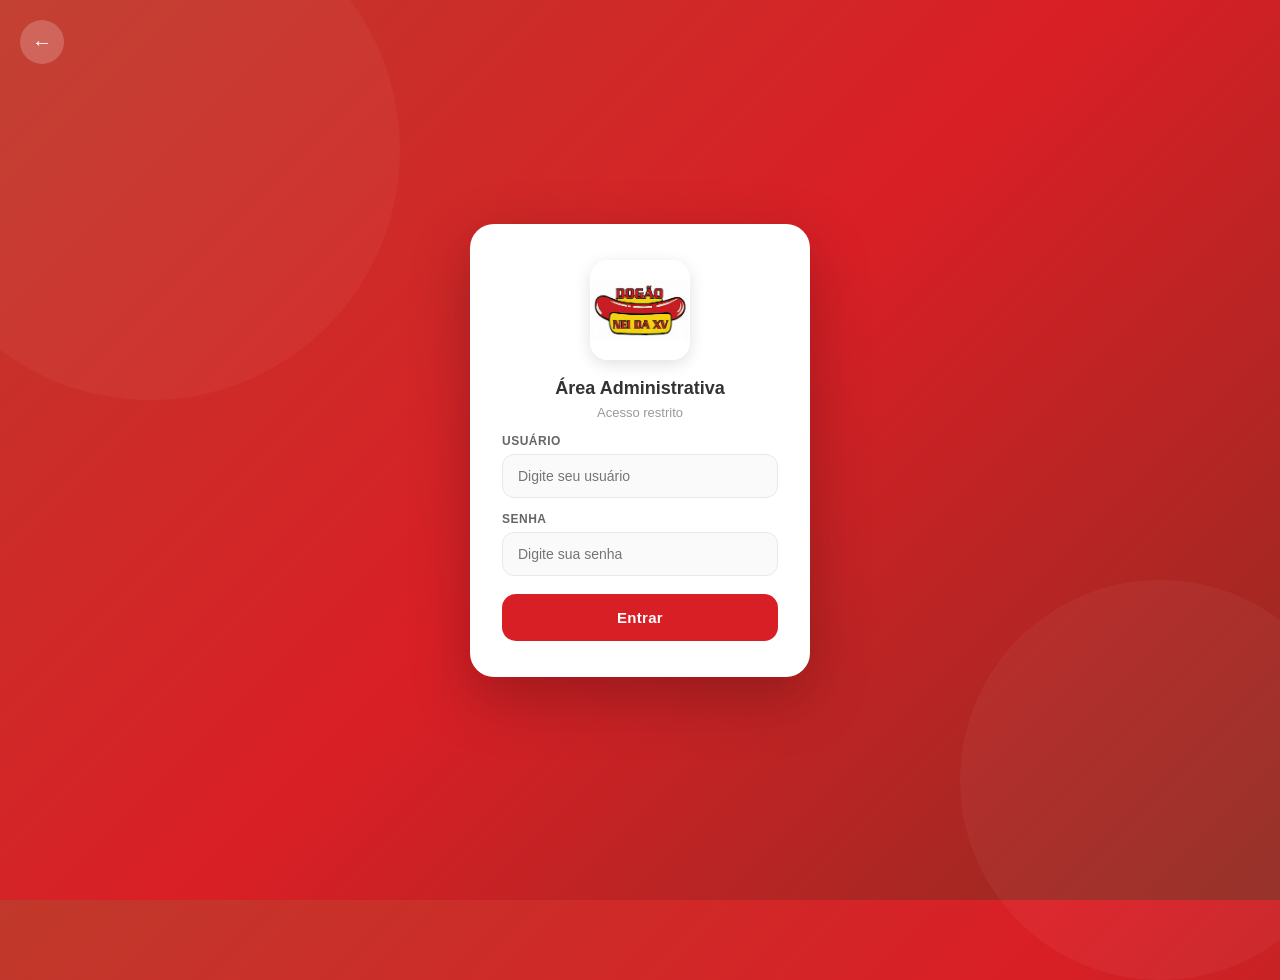
==== templates/admin.html @ 87d88158 "Adiciona estrutura do frontend" ====
<!DOCTYPE html>
<html lang="pt-br">

<head>

    <meta charset="UTF-8">

    <meta name="viewport"
        content="width=device-width, initial-scale=1.0">

    <title>Painel Admin</title>

    <link rel="stylesheet"
        href="/static/css/style.css">

</head>

<body onload="carregarPedidosAdmin()">

    <header class="admin-topo">
<div class="topo-admin">

    <h1>Painel Administrativo</h1>

    <div class="acoes-admin">

        <button onclick="voltarInicio()">
            Início
        </button>

        <button onclick="sairAdmin()">
            Sair
        </button>

    </div>

</div>
    </header>

    <main class="admin-container">

        <section class="novo-produto">

            <h2>Novo Produto</h2>

            <input type="text"
                id="nomeProduto"
                placeholder="Nome">

            <input type="text"
                id="descricaoProduto"
                placeholder="Descrição">

            <input type="number"
                id="precoProduto"
                placeholder="Preço">

            <select id="categoriaProduto">

                <option value="Dogão">
                    Dogão
                </option>

                <option value="Xis">
                    Xis
                </option>

                <option value="Bebida">
                    Bebida
                </option>

            </select>

            <button onclick="cadastrarProduto()">

                Cadastrar Produto

            </button>

        </section>

        <section class="pedidos-admin">

            <h2>Pedidos</h2>

            <div id="listaPedidos"></div>

        </section>

    </main>

    <script src="/static/js/script.js"></script>

</body>

</html>
---- static/css/style.css ----
@import url('https://fonts.googleapis.com/css2?family=Inter:wght@300;400;500;600;700&display=swap');

/* =========================
   RESET
========================= */

*{
    margin:0;
    padding:0;
    box-sizing:border-box;
    font-family:'Inter', sans-serif;
}

body{
    background:#f4f4f4;
}

/* =========================
   HEADER
========================= */

header{
    background:#d91f26;
    border-bottom-left-radius:20px;
    border-bottom-right-radius:20px;
    padding-bottom:20px;
}

.topo{
    display:flex;
    flex-direction:column;
    align-items:center;
    justify-content:center;
    position:relative;
    padding:20px;
}

.logo{
    width:120px;
    border-radius:20px;
}

.topo h1{
    color:white;
    margin-top:10px;
    font-size:28px;
}

.topo p{
    color:white;
    margin-top:5px;
}

/* =========================
   MENU
========================= */

.menu-btn{
    position:absolute;
    left:20px;
    top:20px;
    background:white;
    border:none;
    width:45px;
    height:45px;
    border-radius:50%;
    cursor:pointer;
    font-size:20px;
}

.menu-mobile{
    display:none;
    flex-direction:column;
    background:white;
    position:absolute;
    top:80px;
    left:20px;
    border-radius:10px;
    overflow:hidden;
    box-shadow:0 2px 10px rgba(0,0,0,0.2);
    z-index:999;
}

.menu-mobile a{
    padding:15px;
    text-decoration:none;
    color:#333;
    font-weight:600;
}

.menu-mobile a:hover{
    background:#f4f4f4;
}

.menu-mobile.abrir{
    display:flex;
}

/* =========================
   CARRINHO TOPO
========================= */

.carrinho-topo{
    position:absolute;
    right:20px;
    top:20px;
    background:white;
    width:45px;
    height:45px;
    border-radius:50%;
    display:flex;
    justify-content:center;
    align-items:center;
    cursor:pointer;
}

.carrinho-topo i{
    color:#d91f26;
    font-size:20px;
}

.carrinho-topo span{
    position:absolute;
    top:-5px;
    right:-5px;
    background:#ffcc00;
    width:20px;
    height:20px;
    border-radius:50%;
    font-size:12px;
    display:flex;
    justify-content:center;
    align-items:center;
    font-weight:bold;
}

/* =========================
   CATEGORIAS
========================= */

.categorias{
    display:flex;
    justify-content:center;
    gap:10px;
    padding:0 15px;
    flex-wrap:wrap;
}

.categorias button{
    border:none;
    background:white;
    color:#d91f26;
    padding:12px 20px;
    border-radius:10px;
    font-weight:600;
    cursor:pointer;
    transition:0.3s;
}

.categorias button:hover{
    transform:scale(1.05);
}

.categorias button.ativo{
    background:#ffcc00;
    color:black;
}

/* =========================
   PRODUTOS
========================= */

.lista-produtos{
    padding:20px;
    display:flex;
    flex-direction:column;
    gap:20px;
}

.card-produto{
    background:white;
    border-radius:18px;
    padding:15px;
    display:flex;
    gap:15px;
    box-shadow:0 2px 10px rgba(0,0,0,0.1);
}

.card-produto img{
    width:110px;
    height:110px;
    object-fit:cover;
    border-radius:15px;
}

.info-produto{
    width:100%;
}

.topo-produto{
    display:flex;
    justify-content:space-between;
    align-items:center;
}

.topo-produto h2{
    font-size:20px;
}

.topo-produto span{
    color:#d91f26;
    font-weight:700;
}

.info-produto p{
    margin-top:10px;
    color:#555;
    line-height:1.4;
    font-size:14px;
}

.acoes{
    margin-top:15px;
    display:flex;
    justify-content:flex-end;
    align-items:center;
}

.btn-adicionar{
    border:none;
    background:#ffcc00;
    padding:10px 18px;
    border-radius:10px;
    font-weight:700;
    cursor:pointer;
    transition:0.3s;
}

.btn-adicionar:hover{
    transform:scale(1.05);
}

/* =========================
   CARRINHO
========================= */

.topo-carrinho{
    background:#d91f26;
    border-bottom-left-radius:20px;
    border-bottom-right-radius:20px;
    padding:20px;
    display:flex;
    align-items:center;
    gap:15px;
    position:sticky;
    top:0;
    z-index:10;
}

.topo-carrinho button{
    background:white;
    border:none;
    width:40px;
    height:40px;
    border-radius:50%;
    cursor:pointer;
    font-size:18px;
    display:flex;
    align-items:center;
    justify-content:center;
}

.topo-carrinho h2{
    color:white;
    font-size:22px;
    font-weight:700;
}

.carrinho-container{
    padding:20px;
    max-width:600px;
    margin:0 auto;
}

.carrinho-vazio{
    text-align:center;
    padding:60px 20px;
    color:#999;
}

.carrinho-vazio .icone-vazio{
    font-size:60px;
    margin-bottom:15px;
}

.itemCarrinho{
    background:white;
    border-radius:15px;
    padding:15px;
    margin-bottom:12px;
    box-shadow:0 2px 8px rgba(0,0,0,.08);
    display:flex;
    justify-content:space-between;
    align-items:center;
    gap:12px;
}

.item-info{
    flex:1;
}

.item-info h3{
    font-size:15px;
    font-weight:600;
}

.item-preco-unitario{
    font-size:12px;
    color:#999;
}

.item-subtotal{
    font-size:14px;
    font-weight:700;
    color:#d91f26;
}

.item-controles{
    display:flex;
    flex-direction:column;
    align-items:flex-end;
    gap:8px;
}

.quantidade-controles{
    display:flex;
    align-items:center;
    gap:6px;
    background:#f4f4f4;
    border-radius:10px;
    padding:4px 8px;
}

.btn-qtd{
    background:white;
    border:none;
    width:28px;
    height:28px;
    border-radius:8px;
    cursor:pointer;
    font-size:16px;
    font-weight:700;
}

.btn-remover{
    background:none;
    border:none;
    cursor:pointer;
    font-size:18px;
    color:#ccc;
}

.btn-remover:hover{
    color:#d91f26;
}

.resumo-total{
    background:white;
    border-radius:15px;
    padding:18px;
    margin:8px 0 20px;
    box-shadow:0 2px 8px rgba(0,0,0,.08);
}

.resumo-linha{
    display:flex;
    justify-content:space-between;
    padding:6px 0;
}

.total-final{
    border-top:2px dashed #eee;
    margin-top:8px;
    padding-top:12px;
    font-size:18px;
    font-weight:700;
}

.formulario{
    display:flex;
    flex-direction:column;
    gap:10px;
}

.formulario input,
.formulario select{
    padding:12px;
    border-radius:10px;
    border:1px solid #ccc;
}

.btn-finalizar{
    background:#27ae60;
    color:white;
    border:none;
    padding:16px;
    border-radius:14px;
    cursor:pointer;
    font-size:16px;
    font-weight:700;
    width:100%;
}

/* =========================
   TOAST / ALERTAS CUSTOMIZADOS
========================= */

#toast-container{
    position:fixed;
    top:20px;
    right:20px;
    z-index:9999;
    display:flex;
    flex-direction:column;
    gap:10px;
    pointer-events:none;
}

.toast{
    display:flex;
    align-items:center;
    gap:12px;
    background:white;
    border-radius:14px;
    padding:14px 18px;
    min-width:260px;
    max-width:340px;
    box-shadow:0 8px 32px rgba(0,0,0,0.18);
    pointer-events:all;
    animation:toastIn .35s cubic-bezier(.175,.885,.32,1.275) both;
    border-left:5px solid #ccc;
    position:relative;
    overflow:hidden;
}

.toast.saindo{
    animation:toastOut .3s ease forwards;
}

.toast-sucesso{ border-color:#27ae60; }
.toast-erro{ border-color:#d91f26; }
.toast-aviso{ border-color:#f39c12; }
.toast-info{ border-color:#2980b9; }

.toast-icone{
    font-size:22px;
    flex-shrink:0;
}

.toast-texto{
    flex:1;
}

.toast-titulo{
    font-weight:700;
    font-size:13px;
    color:#222;
    margin-bottom:2px;
}

.toast-msg{
    font-size:13px;
    color:#555;
    line-height:1.4;
}

.toast-fechar{
    background:none;
    border:none;
    cursor:pointer;
    color:#aaa;
    font-size:16px;
    padding:0;
    line-height:1;
    flex-shrink:0;
}

.toast-fechar:hover{ color:#555; }

.toast-barra{
    position:absolute;
    bottom:0;
    left:0;
    height:3px;
    background:currentColor;
    animation:toastBarra linear forwards;
}

.toast-sucesso .toast-barra{ color:#27ae60; }
.toast-erro .toast-barra{ color:#d91f26; }
.toast-aviso .toast-barra{ color:#f39c12; }
.toast-info .toast-barra{ color:#2980b9; }

@keyframes toastIn{
    from{ opacity:0; transform:translateX(60px) scale(.95); }
    to{ opacity:1; transform:translateX(0) scale(1); }
}
@keyframes toastOut{
    from{ opacity:1; transform:translateX(0); }
    to{ opacity:0; transform:translateX(60px); }
}
@keyframes toastBarra{
    from{ width:100%; }
    to{ width:0%; }
}

/* =========================
   LOGIN
========================= */

.login-body{
    background:linear-gradient(135deg,#c0392b 0%,#d91f26 50%,#922b21 100%);
    min-height:100vh;
    display:flex;
    justify-content:center;
    align-items:center;
    position:relative;
    overflow:hidden;
}

.login-body::before{
    content:'';
    position:absolute;
    width:500px;
    height:500px;
    background:rgba(255,255,255,.04);
    border-radius:50%;
    top:-100px;
    left:-100px;
}

.login-body::after{
    content:'';
    position:absolute;
    width:400px;
    height:400px;
    background:rgba(255,255,255,.04);
    border-radius:50%;
    bottom:-80px;
    right:-80px;
}

.login-voltar{
    position:absolute;
    top:20px;
    left:20px;
    background:rgba(255,255,255,.2);
    border:none;
    color:white;
    width:44px;
    height:44px;
    border-radius:50%;
    cursor:pointer;
    font-size:20px;
    display:flex;
    align-items:center;
    justify-content:center;
    transition:.2s;
    text-decoration:none;
    backdrop-filter:blur(6px);
    z-index:10;
}

.login-voltar:hover{
    background:rgba(255,255,255,.35);
    transform:scale(1.08);
}

.login-container{
    background:white;
    padding:36px 32px;
    border-radius:24px;
    width:340px;
    display:flex;
    flex-direction:column;
    gap:14px;
    box-shadow:0 20px 60px rgba(0,0,0,0.25);
    position:relative;
    z-index:1;
}

.login-container img{
    width:100px;
    margin:0 auto 4px;
    border-radius:18px;
    box-shadow:0 4px 16px rgba(0,0,0,0.12);
}

.login-container h2{
    text-align:center;
    font-size:18px;
    color:#333;
    font-weight:700;
}

.login-subtitulo{
    text-align:center;
    font-size:13px;
    color:#999;
    margin-top:-8px;
}

.login-campo{
    display:flex;
    flex-direction:column;
    gap:6px;
}

.login-campo label{
    font-size:12px;
    font-weight:600;
    color:#666;
    text-transform:uppercase;
    letter-spacing:.5px;
}

.login-container input{
    padding:13px 15px;
    border-radius:12px;
    border:1.5px solid #e8e8e8;
    font-size:14px;
    outline:none;
    transition:.2s;
    background:#fafafa;
}

.login-container input:focus{
    border-color:#d91f26;
    background:white;
    box-shadow:0 0 0 3px rgba(217,31,38,.08);
}

.login-container .btn-login{
    background:#d91f26;
    color:white;
    border:none;
    padding:15px;
    border-radius:14px;
    font-size:15px;
    font-weight:700;
    cursor:pointer;
    transition:.2s;
    margin-top:4px;
    letter-spacing:.3px;
}

.login-container .btn-login:hover{
    background:#c0392b;
    transform:translateY(-1px);
    box-shadow:0 6px 20px rgba(217,31,38,.35);
}

/* =========================
   ADMIN
========================= */

.admin-topo{
    background:linear-gradient(135deg,#c0392b,#d91f26);
    padding:0;
    color:white;
    box-shadow:0 4px 20px rgba(0,0,0,.15);
}

.topo-admin{
    display:flex;
    justify-content:space-between;
    align-items:center;
    flex-wrap:wrap;
    gap:10px;
    padding:18px 24px;
}

.topo-admin h1{
    font-size:20px;
    font-weight:700;
    display:flex;
    align-items:center;
    gap:10px;
}

.acoes-admin{
    display:flex;
    gap:10px;
}

.acoes-admin button{
    border:none;
    padding:10px 18px;
    border-radius:10px;
    font-weight:700;
    cursor:pointer;
    font-size:13px;
    transition:.2s;
}

.acoes-admin button:first-child{
    background:rgba(255,255,255,.2);
    color:white;
    backdrop-filter:blur(6px);
}

.acoes-admin button:first-child:hover{
    background:rgba(255,255,255,.3);
}

.acoes-admin button:last-child{
    background:#ffcc00;
    color:#333;
}

.acoes-admin button:last-child:hover{
    background:#f0c000;
    transform:translateY(-1px);
}

.admin-container{
    padding:24px;
    display:grid;
    grid-template-columns:1fr 1fr;
    gap:24px;
    max-width:1200px;
    margin:0 auto;
}

.novo-produto{
    background:white;
    border-radius:18px;
    padding:24px;
    box-shadow:0 2px 16px rgba(0,0,0,.07);
    display:flex;
    flex-direction:column;
    gap:12px;
    height:fit-content;
}

.novo-produto h2{
    font-size:17px;
    font-weight:700;
    color:#222;
    padding-bottom:12px;
    border-bottom:2px solid #f4f4f4;
    margin-bottom:4px;
}

.novo-produto input,
.novo-produto select{
    padding:12px 14px;
    border-radius:11px;
    border:1.5px solid #ebebeb;
    font-size:14px;
    outline:none;
    transition:.2s;
    background:#fafafa;
}

.novo-produto input:focus,
.novo-produto select:focus{
    border-color:#d91f26;
    background:white;
    box-shadow:0 0 0 3px rgba(217,31,38,.08);
}

.novo-produto button{
    background:#d91f26;
    color:white;
    border:none;
    padding:14px;
    border-radius:12px;
    font-weight:700;
    cursor:pointer;
    font-size:14px;
    transition:.2s;
    margin-top:4px;
}

.novo-produto button:hover{
    background:#c0392b;
    transform:translateY(-1px);
    box-shadow:0 6px 20px rgba(217,31,38,.25);
}

.pedidos-admin{
    background:white;
    border-radius:18px;
    padding:24px;
    box-shadow:0 2px 16px rgba(0,0,0,.07);
}

.pedidos-admin h2{
    font-size:17px;
    font-weight:700;
    color:#222;
    padding-bottom:12px;
    border-bottom:2px solid #f4f4f4;
    margin-bottom:16px;
}

/* =========================
   RESPONSIVO
========================= */

@media(max-width:768px){

    .card-produto{
        flex-direction:column;
        text-align:center;
        align-items:center;
    }

    .topo-produto{
        flex-direction:column;
        gap:5px;
    }

    .acoes{
        justify-content:center;
    }

    .btn-adicionar{
        width:100%;
    }

    .admin-container{
        grid-template-columns:1fr;
    }

    .topo-admin{
        flex-direction:column;
        align-items:flex-start;
    }

    #toast-container{
        left:16px;
        right:16px;
        top:16px;
    }

    .toast{
        min-width:unset;
        max-width:100%;
    }
}
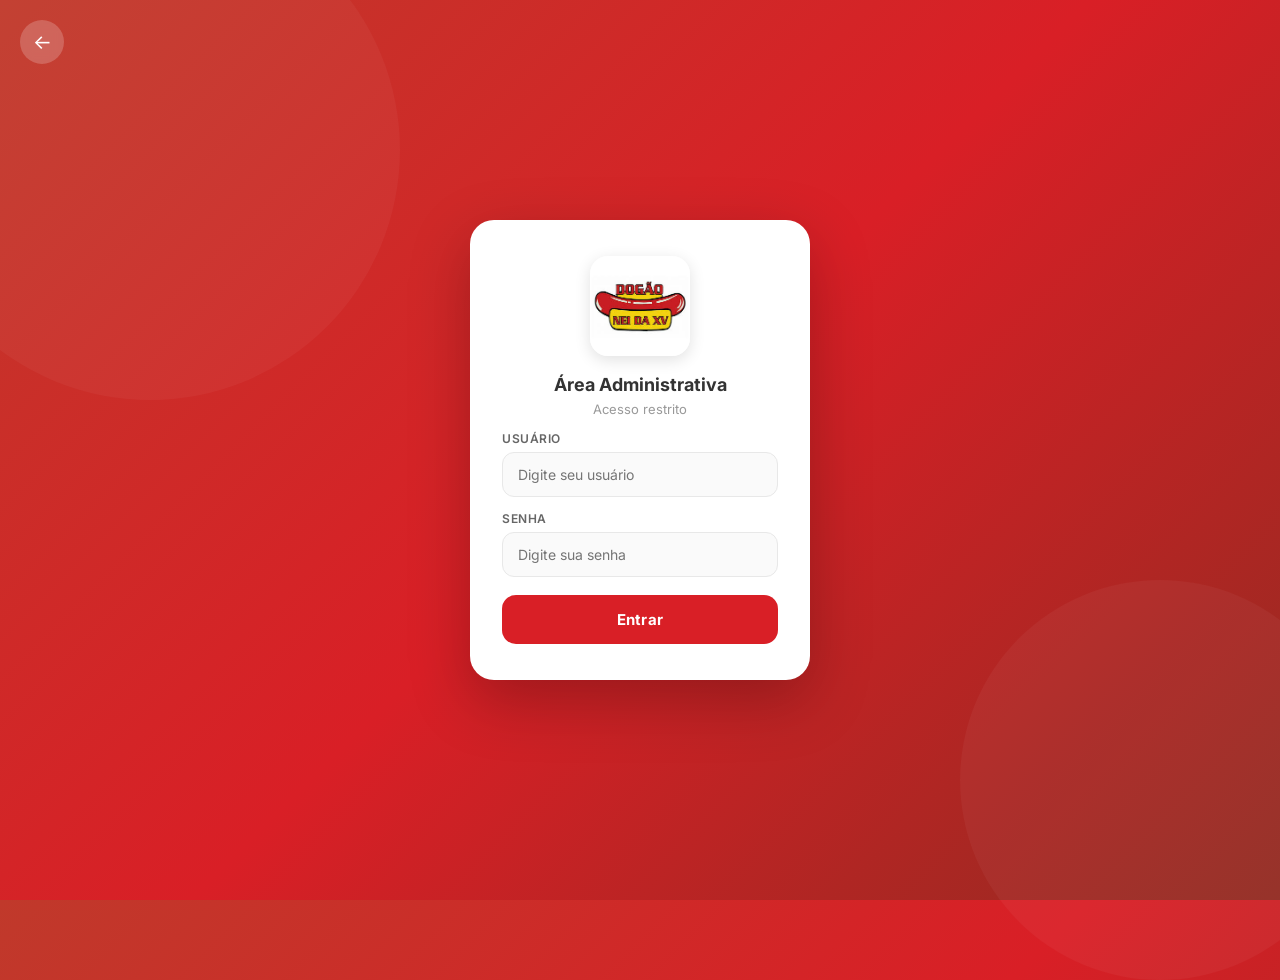
==== commit 2c3d0df7: "Crud de categorias e adição da opção de destaque e promoção de produtos" ====
--- a/templates/admin.html
+++ b/templates/admin.html
@@ -15,7 +15,7 @@
 
 </head>
 
-<body onload="carregarPedidosAdmin()">
+<body onload="carregarPedidosAdmin();">
 
     <header class="admin-topo">
 <div class="topo-admin">
@@ -23,6 +23,14 @@
     <h1>Painel Administrativo</h1>
 
     <div class="acoes-admin">
+
+        <button onclick="window.location.href='produtos.html'">
+            Produtos
+        </button>
+
+        <button onclick="window.location.href='categorias.html'">
+            Categorias
+        </button>
 
         <button onclick="voltarInicio()">
             Início
@@ -39,46 +47,6 @@
 
     <main class="admin-container">
 
-        <section class="novo-produto">
-
-            <h2>Novo Produto</h2>
-
-            <input type="text"
-                id="nomeProduto"
-                placeholder="Nome">
-
-            <input type="text"
-                id="descricaoProduto"
-                placeholder="Descrição">
-
-            <input type="number"
-                id="precoProduto"
-                placeholder="Preço">
-
-            <select id="categoriaProduto">
-
-                <option value="Dogão">
-                    Dogão
-                </option>
-
-                <option value="Xis">
-                    Xis
-                </option>
-
-                <option value="Bebida">
-                    Bebida
-                </option>
-
-            </select>
-
-            <button onclick="cadastrarProduto()">
-
-                Cadastrar Produto
-
-            </button>
-
-        </section>
-
         <section class="pedidos-admin">
 
             <h2>Pedidos</h2>
--- a/static/css/style.css
+++ b/static/css/style.css
@@ -170,6 +170,21 @@
    PRODUTOS
 ========================= */
 
+.secao-destaques{
+    padding:20px 20px 0;
+}
+
+.secao-destaques h2{
+    font-size:19px;
+    color:#222;
+    margin-bottom:10px;
+    padding-left:5px;
+}
+
+.secao-destaques .lista-produtos{
+    padding:0;
+}
+
 .lista-produtos{
     padding:20px;
     display:flex;
@@ -195,6 +210,39 @@
 
 .info-produto{
     width:100%;
+}
+
+.selos-produto{
+    display:flex;
+    gap:6px;
+    margin-bottom:6px;
+    flex-wrap:wrap;
+}
+
+.selo{
+    display:inline-block;
+    font-size:11px;
+    font-weight:700;
+    padding:3px 9px;
+    border-radius:20px;
+}
+
+.selo-destaque{
+    background:#fff4d6;
+    color:#a6740a;
+}
+
+.selo-promocao{
+    background:#fdeaea;
+    color:#c0392b;
+}
+
+.preco-riscado{
+    text-decoration:line-through;
+    color:#999;
+    font-weight:400;
+    font-size:13px;
+    margin-right:6px;
 }
 
 .topo-produto{
@@ -515,6 +563,91 @@
 }
 
 /* =========================
+   MODAL DE CONFIRMAÇÃO
+========================= */
+
+.confirm-overlay{
+    position:fixed;
+    inset:0;
+    background:rgba(0,0,0,.5);
+    display:flex;
+    align-items:center;
+    justify-content:center;
+    z-index:1000;
+    animation:confirmFadeIn .15s ease-out;
+}
+
+.confirm-modal{
+    background:white;
+    border-radius:18px;
+    padding:28px;
+    width:90%;
+    max-width:360px;
+    box-shadow:0 12px 40px rgba(0,0,0,.25);
+    animation:confirmPopIn .18s ease-out;
+}
+
+.confirm-modal h3{
+    font-size:17px;
+    font-weight:700;
+    color:#222;
+    margin-bottom:10px;
+}
+
+.confirm-modal p{
+    font-size:14px;
+    color:#666;
+    line-height:1.5;
+    margin-bottom:22px;
+}
+
+.confirm-acoes{
+    display:flex;
+    gap:10px;
+    justify-content:flex-end;
+}
+
+.confirm-acoes button{
+    border:none;
+    border-radius:11px;
+    padding:11px 18px;
+    font-size:13.5px;
+    font-weight:700;
+    cursor:pointer;
+    transition:.2s;
+}
+
+.confirm-cancelar{
+    background:#f2f2f2;
+    color:#555;
+}
+
+.confirm-cancelar:hover{
+    background:#e6e6e6;
+}
+
+.confirm-ok{
+    background:#d91f26;
+    color:white;
+}
+
+.confirm-ok:hover{
+    background:#c0392b;
+    transform:translateY(-1px);
+    box-shadow:0 6px 20px rgba(217,31,38,.25);
+}
+
+@keyframes confirmFadeIn{
+    from{ opacity:0; }
+    to{ opacity:1; }
+}
+
+@keyframes confirmPopIn{
+    from{ opacity:0; transform:scale(.92); }
+    to{ opacity:1; transform:scale(1); }
+}
+
+/* =========================
    LOGIN
 ========================= */
 
@@ -701,15 +834,12 @@
     cursor:pointer;
     font-size:13px;
     transition:.2s;
-}
-
-.acoes-admin button:first-child{
     background:rgba(255,255,255,.2);
     color:white;
     backdrop-filter:blur(6px);
 }
 
-.acoes-admin button:first-child:hover{
+.acoes-admin button:hover{
     background:rgba(255,255,255,.3);
 }
 
@@ -725,11 +855,18 @@
 
 .admin-container{
     padding:24px;
+    max-width:900px;
+    margin:0 auto;
+}
+
+.produtos-container{
+    padding:24px;
     display:grid;
-    grid-template-columns:1fr 1fr;
+    grid-template-columns:380px 1fr;
     gap:24px;
     max-width:1200px;
     margin:0 auto;
+    align-items:start;
 }
 
 .novo-produto{
@@ -783,26 +920,201 @@
     margin-top:4px;
 }
 
+.campo-checkbox{
+    display:flex;
+    align-items:center;
+    gap:8px;
+    font-size:14px;
+    color:#444;
+    font-weight:600;
+    cursor:pointer;
+    padding:4px 2px;
+}
+
+.campo-checkbox input[type="checkbox"]{
+    width:17px;
+    height:17px;
+    accent-color:#d91f26;
+    cursor:pointer;
+}
+
+#campoPrecoPromocional input{
+    padding:12px 14px;
+    border-radius:11px;
+    border:1.5px solid #ebebeb;
+    font-size:14px;
+    outline:none;
+    background:#fafafa;
+    width:100%;
+}
+
 .novo-produto button:hover{
     background:#c0392b;
     transform:translateY(-1px);
     box-shadow:0 6px 20px rgba(217,31,38,.25);
 }
 
-.pedidos-admin{
+.pedidos-admin,
+.produtos-admin{
     background:white;
     border-radius:18px;
     padding:24px;
     box-shadow:0 2px 16px rgba(0,0,0,.07);
 }
 
-.pedidos-admin h2{
+.pedidos-admin h2,
+.produtos-admin h2{
     font-size:17px;
     font-weight:700;
     color:#222;
     padding-bottom:12px;
     border-bottom:2px solid #f4f4f4;
     margin-bottom:16px;
+}
+
+.produtos-admin{
+    max-height: 640px;
+    overflow-y: auto;
+}
+
+.produto-admin-card{
+    display:flex;
+    align-items:center;
+    justify-content:space-between;
+    gap:12px;
+    padding:14px 16px;
+    border-radius:12px;
+    background:#fafafa;
+    border:1.5px solid #ebebeb;
+    margin-bottom:10px;
+}
+
+.produto-admin-card.inativo{
+    opacity:.6;
+}
+
+.produto-admin-info{
+    display:flex;
+    flex-direction:column;
+    gap:2px;
+}
+
+.produto-admin-info strong{
+    font-size:14px;
+    color:#222;
+}
+
+.produto-admin-info span{
+    font-size:12.5px;
+    color:#777;
+}
+
+.produto-admin-selos{
+    display:flex;
+    gap:6px;
+    flex-wrap:wrap;
+    margin-top:2px;
+}
+
+.produto-admin-status{
+    display:inline-block;
+    width:fit-content;
+    padding:2px 8px;
+    border-radius:20px;
+    font-size:11px;
+    font-weight:700;
+    margin-top:2px;
+}
+
+.status-ativo{
+    background:#e4f7e9;
+    color:#1e8a42;
+}
+
+.status-inativo{
+    background:#fdeaea;
+    color:#c0392b;
+}
+
+.status-destaque{
+    background:#fff4d6;
+    color:#a6740a;
+}
+
+.status-promocao{
+    background:#fde4ea;
+    color:#c0392b;
+}
+
+.produto-admin-acoes{
+    display:flex;
+    gap:8px;
+    flex-shrink:0;
+    flex-wrap:wrap;
+    justify-content:flex-end;
+}
+
+.produto-admin-acoes button{
+    border:none;
+    border-radius:9px;
+    padding:8px 12px;
+    font-size:12.5px;
+    font-weight:700;
+    cursor:pointer;
+    transition:.2s;
+}
+
+.btn-editar-produto{
+    background:#eef2ff;
+    color:#3949ab;
+}
+
+.btn-editar-produto:hover{
+    background:#dde3fb;
+}
+
+.btn-destaque-produto{
+    background:#fff4d6;
+    color:#a6740a;
+}
+
+.btn-destaque-produto:hover{
+    background:#ffedb8;
+}
+
+.btn-destaque-produto.ativo{
+    background:#f1f1f1;
+    color:#666;
+}
+
+.btn-destaque-produto.ativo:hover{
+    background:#e4e4e4;
+}
+
+.btn-inativar-produto{
+    background:#fdeaea;
+    color:#c0392b;
+}
+
+.btn-inativar-produto:hover{
+    background:#fbdada;
+}
+
+.btn-reativar-produto{
+    background:#e4f7e9;
+    color:#1e8a42;
+}
+
+.btn-reativar-produto:hover{
+    background:#d3f0da;
+}
+
+#btnCancelarEdicao{
+    background:#777 !important;
+}
+
+#btnCancelarEdicao:hover{
+    background:#5f5f5f !important;
 }
 
 /* =========================
@@ -830,7 +1142,7 @@
         width:100%;
     }
 
-    .admin-container{
+    .produtos-container{
         grid-template-columns:1fr;
     }
 
